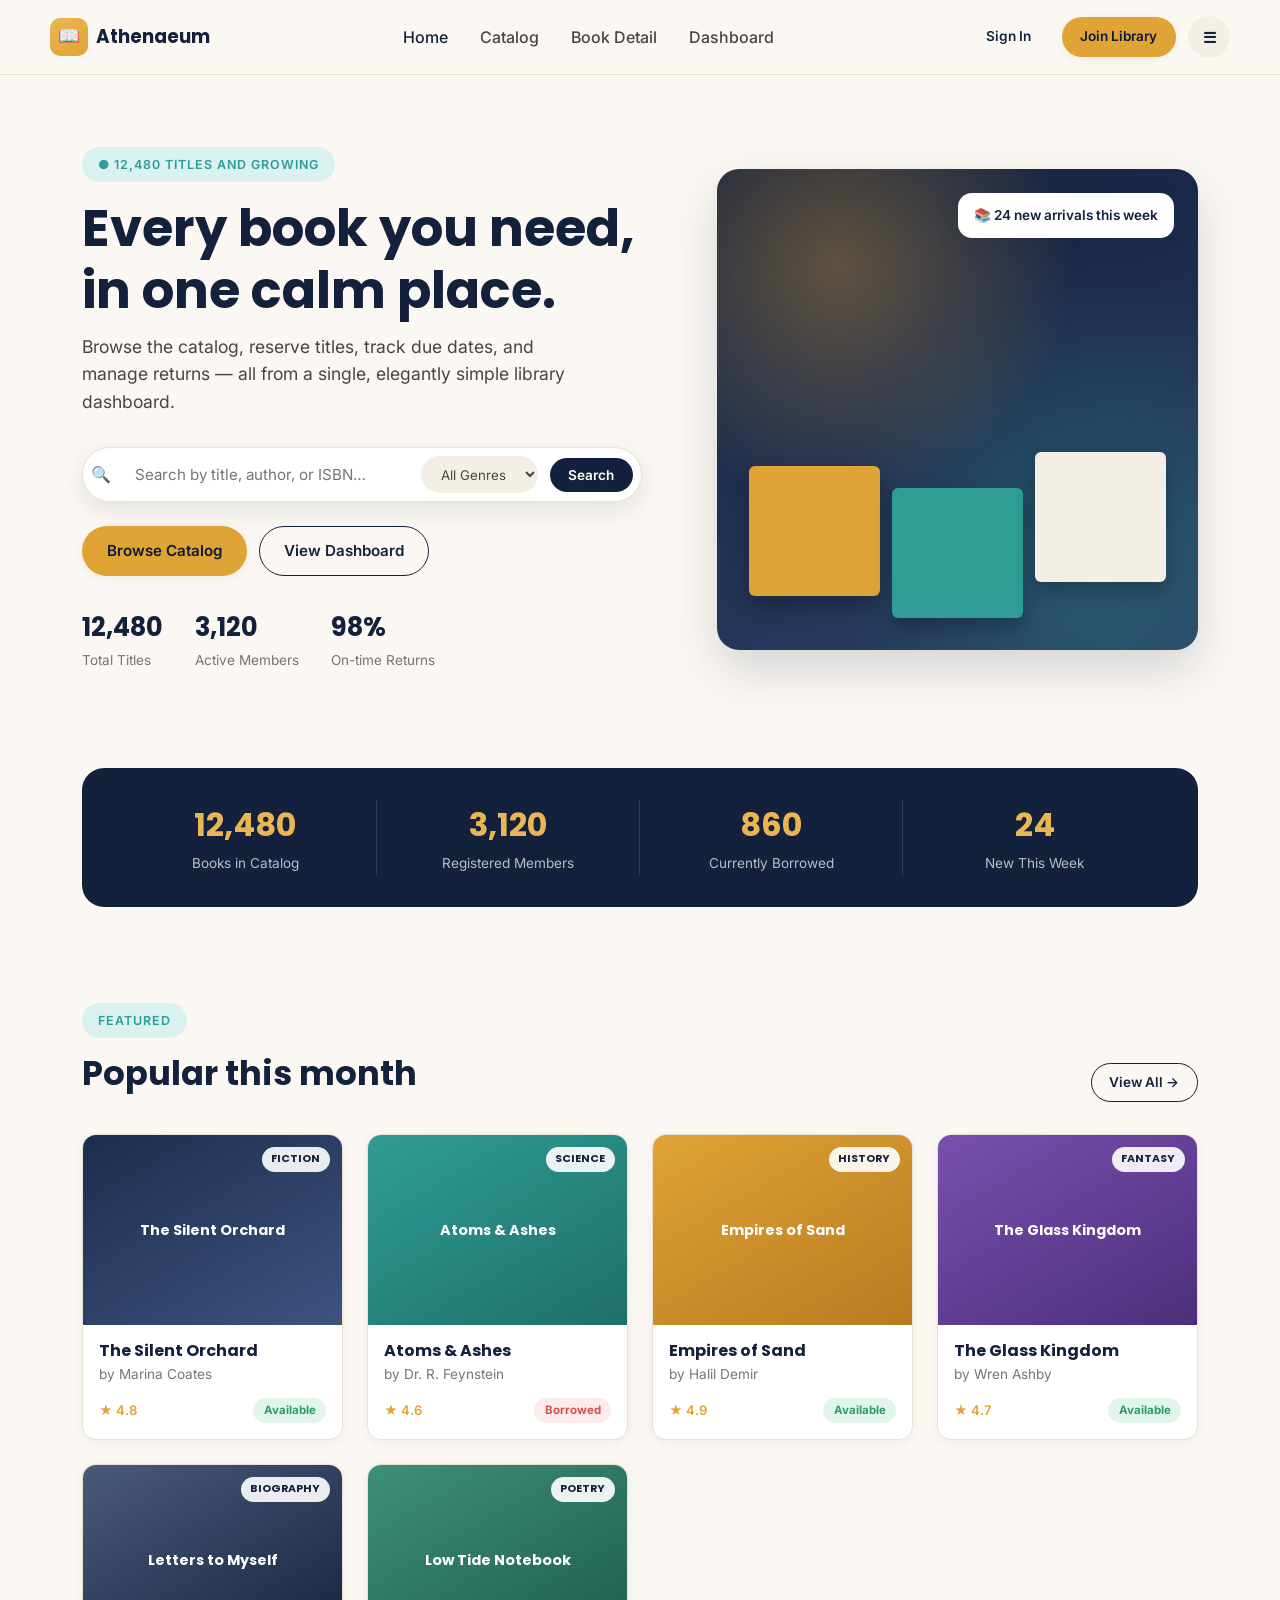
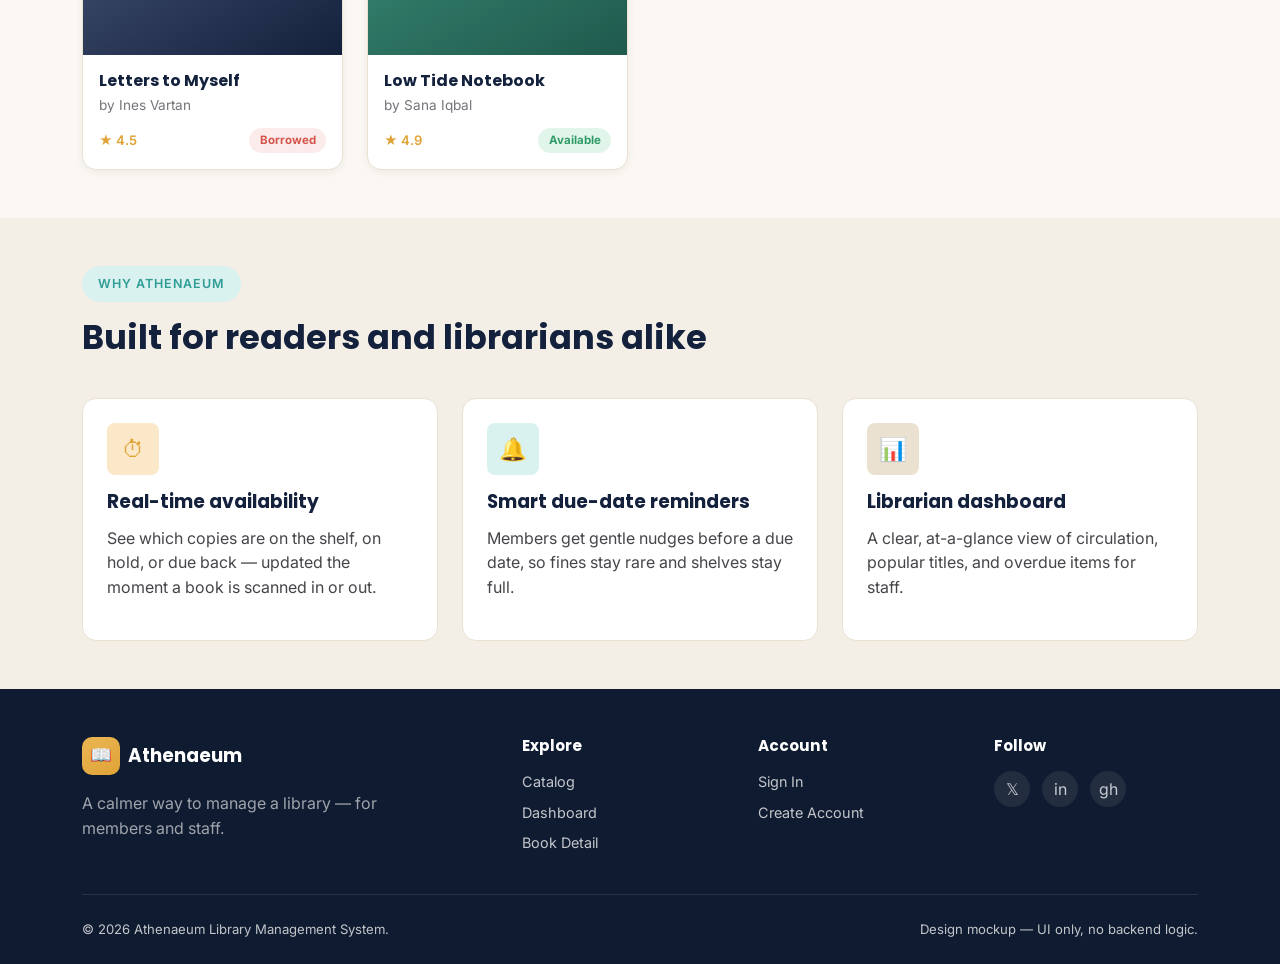
==== index.html @ d627e28f "Add static UI design for library management system" ====
<!DOCTYPE html>
<html lang="en">
<head>
<meta charset="UTF-8" />
<meta name="viewport" content="width=device-width, initial-scale=1.0" />
<title>Athenaeum — Library Management System</title>
<link rel="preconnect" href="https://fonts.googleapis.com">
<link href="https://fonts.googleapis.com/css2?family=Inter:wght@400;500;600;700&family=Poppins:wght@600;700&display=swap" rel="stylesheet">
<link rel="stylesheet" href="assets/css/styles.css" />
</head>
<body>

<header class="navbar">
  <div class="container navbar-inner">
    <a href="index.html" class="brand"><span class="brand-mark">📖</span> Athenaeum</a>
    <nav class="nav-links">
      <a href="index.html" class="active">Home</a>
      <a href="catalog.html">Catalog</a>
      <a href="book-detail.html">Book Detail</a>
      <a href="dashboard.html">Dashboard</a>
    </nav>
    <div class="nav-actions">
      <a href="login.html" class="btn btn-ghost btn-sm">Sign In</a>
      <a href="login.html" class="btn btn-primary btn-sm">Join Library</a>
      <button class="btn btn-icon" data-nav-toggle aria-label="Menu">☰</button>
    </div>
  </div>
</header>

<section class="hero">
  <div class="container hero-grid">
    <div>
      <span class="eyebrow">● 12,480 titles and growing</span>
      <h1>Every book you need, in one calm place.</h1>
      <p class="hero-sub">Browse the catalog, reserve titles, track due dates, and manage returns — all from a single, elegantly simple library dashboard.</p>

      <div class="search-bar">
        <span>🔍</span>
        <input type="text" placeholder="Search by title, author, or ISBN…" />
        <select><option>All Genres</option><option>Fiction</option><option>Science</option><option>History</option></select>
        <button class="btn btn-dark btn-sm">Search</button>
      </div>

      <div class="hero-actions">
        <a href="catalog.html" class="btn btn-primary">Browse Catalog</a>
        <a href="dashboard.html" class="btn btn-outline">View Dashboard</a>
      </div>

      <div class="hero-stats">
        <div class="hero-stat"><strong>12,480</strong><span>Total Titles</span></div>
        <div class="hero-stat"><strong>3,120</strong><span>Active Members</span></div>
        <div class="hero-stat"><strong>98%</strong><span>On-time Returns</span></div>
      </div>
    </div>

    <div class="hero-art">
      <div class="badge-float">📚 24 new arrivals this week</div>
      <div class="stack">
        <div class="book"></div>
        <div class="book"></div>
        <div class="book"></div>
      </div>
    </div>
  </div>
</section>

<section class="section">
  <div class="container">
    <div class="stats-bar">
      <div><strong>12,480</strong><span>Books in Catalog</span></div>
      <div><strong>3,120</strong><span>Registered Members</span></div>
      <div><strong>860</strong><span>Currently Borrowed</span></div>
      <div><strong>24</strong><span>New This Week</span></div>
    </div>
  </div>
</section>

<section class="section">
  <div class="container">
    <div class="section-head">
      <div>
        <span class="eyebrow">Featured</span>
        <h2>Popular this month</h2>
      </div>
      <div class="section-tools">
        <a href="catalog.html" class="btn btn-outline btn-sm">View All →</a>
      </div>
    </div>

    <div class="book-grid">
      <div class="book-card">
        <div class="book-cover cover-1"><span class="tag">Fiction</span>The Silent Orchard</div>
        <div class="book-body">
          <h4>The Silent Orchard</h4>
          <div class="author">by Marina Coates</div>
          <div class="book-meta"><span class="rating">★ 4.8</span><span class="status-pill status-available">Available</span></div>
        </div>
      </div>
      <div class="book-card">
        <div class="book-cover cover-2"><span class="tag">Science</span>Atoms &amp; Ashes</div>
        <div class="book-body">
          <h4>Atoms &amp; Ashes</h4>
          <div class="author">by Dr. R. Feynstein</div>
          <div class="book-meta"><span class="rating">★ 4.6</span><span class="status-pill status-borrowed">Borrowed</span></div>
        </div>
      </div>
      <div class="book-card">
        <div class="book-cover cover-3"><span class="tag">History</span>Empires of Sand</div>
        <div class="book-body">
          <h4>Empires of Sand</h4>
          <div class="author">by Halil Demir</div>
          <div class="book-meta"><span class="rating">★ 4.9</span><span class="status-pill status-available">Available</span></div>
        </div>
      </div>
      <div class="book-card">
        <div class="book-cover cover-4"><span class="tag">Fantasy</span>The Glass Kingdom</div>
        <div class="book-body">
          <h4>The Glass Kingdom</h4>
          <div class="author">by Wren Ashby</div>
          <div class="book-meta"><span class="rating">★ 4.7</span><span class="status-pill status-available">Available</span></div>
        </div>
      </div>
      <div class="book-card">
        <div class="book-cover cover-5"><span class="tag">Biography</span>Letters to Myself</div>
        <div class="book-body">
          <h4>Letters to Myself</h4>
          <div class="author">by Ines Vartan</div>
          <div class="book-meta"><span class="rating">★ 4.5</span><span class="status-pill status-borrowed">Borrowed</span></div>
        </div>
      </div>
      <div class="book-card">
        <div class="book-cover cover-6"><span class="tag">Poetry</span>Low Tide Notebook</div>
        <div class="book-body">
          <h4>Low Tide Notebook</h4>
          <div class="author">by Sana Iqbal</div>
          <div class="book-meta"><span class="rating">★ 4.9</span><span class="status-pill status-available">Available</span></div>
        </div>
      </div>
    </div>
  </div>
</section>

<section class="section section-alt">
  <div class="container">
    <div class="section-head">
      <div>
        <span class="eyebrow">Why Athenaeum</span>
        <h2>Built for readers and librarians alike</h2>
      </div>
    </div>
    <div class="feature-grid">
      <div class="feature-card">
        <div class="feature-icon">⏱</div>
        <h3>Real-time availability</h3>
        <p>See which copies are on the shelf, on hold, or due back — updated the moment a book is scanned in or out.</p>
      </div>
      <div class="feature-card">
        <div class="feature-icon">🔔</div>
        <h3>Smart due-date reminders</h3>
        <p>Members get gentle nudges before a due date, so fines stay rare and shelves stay full.</p>
      </div>
      <div class="feature-card">
        <div class="feature-icon">📊</div>
        <h3>Librarian dashboard</h3>
        <p>A clear, at-a-glance view of circulation, popular titles, and overdue items for staff.</p>
      </div>
    </div>
  </div>
</section>

<footer class="footer">
  <div class="container">
    <div class="footer-grid">
      <div>
        <a href="index.html" class="brand" style="color:#fff; margin-bottom: 1rem; display:flex;"><span class="brand-mark">📖</span> Athenaeum</a>
        <p style="color: rgba(255,255,255,0.6); max-width: 32ch;">A calmer way to manage a library — for members and staff.</p>
      </div>
      <div>
        <h4>Explore</h4>
        <ul>
          <li><a href="catalog.html">Catalog</a></li>
          <li><a href="dashboard.html">Dashboard</a></li>
          <li><a href="book-detail.html">Book Detail</a></li>
        </ul>
      </div>
      <div>
        <h4>Account</h4>
        <ul>
          <li><a href="login.html">Sign In</a></li>
          <li><a href="login.html">Create Account</a></li>
        </ul>
      </div>
      <div>
        <h4>Follow</h4>
        <div class="social-row">
          <a href="#">𝕏</a><a href="#">in</a><a href="#">gh</a>
        </div>
      </div>
    </div>
    <div class="footer-bottom">
      <span>© 2026 Athenaeum Library Management System.</span>
      <span>Design mockup — UI only, no backend logic.</span>
    </div>
  </div>
</footer>

<script src="assets/js/main.js"></script>
</body>
</html>
---- assets/css/styles.css ----
/* ==========================================================================
   Library Management System — Design System
   ========================================================================== */

:root {
  /* Color palette — inspired by reading rooms: deep navy, warm amber, cream */
  --color-navy-950: #0f1b30;
  --color-navy-900: #14213d;
  --color-navy-800: #1c2c4c;
  --color-navy-700: #2a3d63;
  --color-navy-600: #3d5480;

  --color-amber-500: #e0a336;
  --color-amber-400: #eab654;
  --color-amber-100: #fbe8c8;

  --color-teal-500: #2f9c95;
  --color-teal-100: #d9f2f0;

  --color-cream-50: #fbf8f3;
  --color-cream-100: #f4efe6;
  --color-cream-200: #eae1d1;

  --color-ink-900: #1c1c1e;
  --color-ink-700: #45454a;
  --color-ink-500: #74747a;
  --color-ink-300: #b7b7bd;

  --color-white: #ffffff;
  --color-success: #2f9c67;
  --color-danger: #d4534a;

  /* Typography */
  --font-heading: "Poppins", "Segoe UI", sans-serif;
  --font-body: "Inter", "Segoe UI", sans-serif;

  /* Spacing scale */
  --space-1: 0.25rem;
  --space-2: 0.5rem;
  --space-3: 0.75rem;
  --space-4: 1rem;
  --space-5: 1.5rem;
  --space-6: 2rem;
  --space-7: 3rem;
  --space-8: 4.5rem;

  /* Radii & shadows */
  --radius-sm: 8px;
  --radius-md: 14px;
  --radius-lg: 22px;
  --radius-pill: 999px;

  --shadow-sm: 0 2px 8px rgba(20, 33, 61, 0.06);
  --shadow-md: 0 8px 24px rgba(20, 33, 61, 0.10);
  --shadow-lg: 0 20px 48px rgba(20, 33, 61, 0.16);

  --container-width: 1180px;
}

/* ---------- Reset ---------- */
* , *::before, *::after { box-sizing: border-box; }
html { scroll-behavior: smooth; }
body {
  margin: 0;
  font-family: var(--font-body);
  color: var(--color-ink-900);
  background: var(--color-cream-50);
  line-height: 1.55;
  -webkit-font-smoothing: antialiased;
}
img { max-width: 100%; display: block; }
a { color: inherit; text-decoration: none; }
ul { list-style: none; margin: 0; padding: 0; }
button { font-family: inherit; cursor: pointer; }
h1, h2, h3, h4 {
  font-family: var(--font-heading);
  color: var(--color-navy-900);
  margin: 0 0 var(--space-3);
  line-height: 1.2;
}
p { margin: 0 0 var(--space-4); color: var(--color-ink-700); }

.container {
  width: 100%;
  max-width: var(--container-width);
  margin: 0 auto;
  padding: 0 var(--space-6);
}

.eyebrow {
  display: inline-flex;
  align-items: center;
  gap: var(--space-2);
  font-size: 0.78rem;
  font-weight: 600;
  letter-spacing: 0.08em;
  text-transform: uppercase;
  color: var(--color-teal-500);
  background: var(--color-teal-100);
  padding: var(--space-2) var(--space-4);
  border-radius: var(--radius-pill);
  margin-bottom: var(--space-4);
}

/* ---------- Buttons ---------- */
.btn {
  display: inline-flex;
  align-items: center;
  justify-content: center;
  gap: var(--space-2);
  padding: 0.75rem 1.5rem;
  border-radius: var(--radius-pill);
  font-weight: 600;
  font-size: 0.95rem;
  border: 1px solid transparent;
  transition: transform .15s ease, box-shadow .15s ease, background .15s ease, color .15s ease;
  white-space: nowrap;
}
.btn:active { transform: translateY(1px); }
.btn-primary {
  background: var(--color-amber-500);
  color: var(--color-navy-950);
  box-shadow: var(--shadow-sm);
}
.btn-primary:hover { background: var(--color-amber-400); box-shadow: var(--shadow-md); }
.btn-dark {
  background: var(--color-navy-900);
  color: var(--color-white);
}
.btn-dark:hover { background: var(--color-navy-800); box-shadow: var(--shadow-md); }
.btn-outline {
  background: transparent;
  border-color: var(--color-navy-900);
  color: var(--color-navy-900);
}
.btn-outline:hover { background: var(--color-navy-900); color: var(--color-white); }
.btn-ghost {
  background: transparent;
  color: var(--color-navy-900);
}
.btn-ghost:hover { background: var(--color-cream-200); }
.btn-sm { padding: 0.5rem 1.1rem; font-size: 0.85rem; }
.btn-block { width: 100%; }
.btn-icon {
  width: 42px; height: 42px; padding: 0; border-radius: var(--radius-pill);
  background: var(--color-cream-100);
  color: var(--color-navy-900);
}
.btn-icon:hover { background: var(--color-cream-200); }

/* ---------- Navbar ---------- */
.navbar {
  position: sticky;
  top: 0;
  z-index: 50;
  background: rgba(251, 248, 243, 0.86);
  backdrop-filter: blur(10px);
  border-bottom: 1px solid var(--color-cream-200);
}
.navbar-inner {
  display: flex;
  align-items: center;
  justify-content: space-between;
  padding: var(--space-4) 0;
}
.brand {
  display: flex;
  align-items: center;
  gap: var(--space-2);
  font-family: var(--font-heading);
  font-weight: 700;
  font-size: 1.15rem;
  color: var(--color-navy-900);
}
.brand-mark {
  width: 38px; height: 38px;
  border-radius: 10px;
  background: linear-gradient(145deg, var(--color-amber-400), var(--color-amber-500));
  display: flex; align-items: center; justify-content: center;
  color: var(--color-navy-950);
  font-size: 1.1rem;
}
.nav-links {
  display: flex;
  align-items: center;
  gap: var(--space-6);
  font-weight: 500;
  color: var(--color-ink-700);
}
.nav-links a { transition: color .15s ease; }
.nav-links a:hover, .nav-links a.active { color: var(--color-navy-900); }
.nav-actions { display: flex; align-items: center; gap: var(--space-3); }
.nav-toggle { display: none; }

/* ---------- Hero ---------- */
.hero {
  padding: var(--space-8) 0 var(--space-7);
  position: relative;
  overflow: hidden;
}
.hero-grid {
  display: grid;
  grid-template-columns: 1.1fr 0.9fr;
  gap: var(--space-7);
  align-items: center;
}
.hero h1 { font-size: clamp(2.1rem, 4vw, 3.2rem); }
.hero-sub { font-size: 1.1rem; max-width: 46ch; }
.hero-actions { display: flex; gap: var(--space-3); margin-top: var(--space-5); flex-wrap: wrap; }

.search-bar {
  display: flex;
  align-items: center;
  gap: var(--space-3);
  background: var(--color-white);
  border: 1px solid var(--color-cream-200);
  padding: var(--space-2);
  border-radius: var(--radius-pill);
  box-shadow: var(--shadow-md);
  margin-top: var(--space-6);
  max-width: 560px;
}
.search-bar input {
  border: none; outline: none; flex: 1; background: transparent;
  font-family: inherit; font-size: 0.95rem; padding: var(--space-2) var(--space-3);
}
.search-bar select {
  border: none; background: var(--color-cream-100); border-radius: var(--radius-pill);
  padding: 0.6rem 1rem; font-family: inherit; color: var(--color-ink-700);
}

.hero-stats { display: flex; gap: var(--space-6); margin-top: var(--space-6); }
.hero-stat strong { display: block; font-family: var(--font-heading); font-size: 1.6rem; color: var(--color-navy-900); }
.hero-stat span { font-size: 0.85rem; color: var(--color-ink-500); }

.hero-art {
  position: relative;
  aspect-ratio: 1/1;
  border-radius: var(--radius-lg);
  background: linear-gradient(160deg, var(--color-navy-900), var(--color-navy-700));
  overflow: hidden;
  box-shadow: var(--shadow-lg);
}
.hero-art::before {
  content: "";
  position: absolute; inset: 0;
  background:
    radial-gradient(circle at 25% 20%, rgba(224,163,54,0.35), transparent 45%),
    radial-gradient(circle at 80% 80%, rgba(47,156,149,0.35), transparent 50%);
}
.hero-art .stack {
  position: absolute; bottom: var(--space-6); left: var(--space-6); right: var(--space-6);
  display: flex; gap: var(--space-3);
}
.hero-art .book {
  flex: 1; border-radius: 6px; height: 130px;
  box-shadow: 0 10px 20px rgba(0,0,0,0.25);
}
.hero-art .book:nth-child(1) { background: var(--color-amber-500); }
.hero-art .book:nth-child(2) { background: var(--color-teal-500); margin-top: 22px; }
.hero-art .book:nth-child(3) { background: var(--color-cream-100); margin-top: -14px; }
.hero-art .badge-float {
  position: absolute; top: var(--space-5); right: var(--space-5);
  background: var(--color-white); border-radius: var(--radius-md);
  padding: var(--space-3) var(--space-4);
  box-shadow: var(--shadow-md);
  display: flex; align-items: center; gap: var(--space-2);
  font-weight: 600; font-size: 0.85rem; color: var(--color-navy-900);
}

/* ---------- Section shells ---------- */
.section { padding: var(--space-7) 0; }
.section-head {
  display: flex; align-items: flex-end; justify-content: space-between;
  margin-bottom: var(--space-6); gap: var(--space-5); flex-wrap: wrap;
}
.section-head h2 { margin-bottom: var(--space-2); font-size: clamp(1.6rem, 3vw, 2.1rem); }
.section-tools { display: flex; gap: var(--space-3); }
.section-alt { background: var(--color-cream-100); }

/* ---------- Book cards ---------- */
.book-grid {
  display: grid;
  grid-template-columns: repeat(auto-fill, minmax(210px, 1fr));
  gap: var(--space-5);
}
.book-card {
  background: var(--color-white);
  border-radius: var(--radius-md);
  overflow: hidden;
  box-shadow: var(--shadow-sm);
  transition: transform .18s ease, box-shadow .18s ease;
  border: 1px solid var(--color-cream-200);
}
.book-card:hover { transform: translateY(-4px); box-shadow: var(--shadow-md); }
.book-cover {
  height: 190px;
  display: flex; align-items: center; justify-content: center;
  font-family: var(--font-heading); font-weight: 700; color: var(--color-white);
  font-size: 0.9rem; text-align: center; padding: var(--space-3);
  position: relative;
}
.book-cover .tag {
  position: absolute; top: var(--space-3); right: var(--space-3);
  font-size: 0.68rem; font-weight: 700; text-transform: uppercase;
  padding: 0.25rem 0.6rem; border-radius: var(--radius-pill);
  background: rgba(255,255,255,0.9); color: var(--color-navy-900);
}
.book-body { padding: var(--space-4); }
.book-body h4 { font-size: 1rem; margin-bottom: var(--space-1); }
.book-body .author { font-size: 0.85rem; color: var(--color-ink-500); margin-bottom: var(--space-3); }
.book-meta { display: flex; align-items: center; justify-content: space-between; }
.rating { font-size: 0.82rem; color: var(--color-amber-500); font-weight: 600; }
.status-pill {
  font-size: 0.72rem; font-weight: 700; padding: 0.25rem 0.65rem; border-radius: var(--radius-pill);
}
.status-available { background: #e2f5ea; color: var(--color-success); }
.status-borrowed { background: #fbeceb; color: var(--color-danger); }

/* Palette rotation for covers */
.cover-1 { background: linear-gradient(150deg, var(--color-navy-800), var(--color-navy-600)); }
.cover-2 { background: linear-gradient(150deg, var(--color-teal-500), #1f6f6a); }
.cover-3 { background: linear-gradient(150deg, var(--color-amber-500), #b97b1f); }
.cover-4 { background: linear-gradient(150deg, #7a4fb0, #4c2f7a); }
.cover-5 { background: linear-gradient(150deg, #4a5a7a, var(--color-navy-900)); }
.cover-6 { background: linear-gradient(150deg, #3d8f7a, #1f5a4d); }

/* ---------- Feature cards ---------- */
.feature-grid { display: grid; grid-template-columns: repeat(3, 1fr); gap: var(--space-5); }
.feature-card {
  background: var(--color-white); border: 1px solid var(--color-cream-200);
  border-radius: var(--radius-md); padding: var(--space-5);
}
.feature-icon {
  width: 52px; height: 52px; border-radius: var(--radius-sm);
  display: flex; align-items: center; justify-content: center;
  font-size: 1.4rem; margin-bottom: var(--space-4);
  background: var(--color-amber-100); color: var(--color-amber-500);
}
.feature-card:nth-child(2) .feature-icon { background: var(--color-teal-100); color: var(--color-teal-500); }
.feature-card:nth-child(3) .feature-icon { background: var(--color-cream-200); color: var(--color-navy-900); }

/* ---------- Stats bar ---------- */
.stats-bar {
  display: grid; grid-template-columns: repeat(4, 1fr);
  background: var(--color-navy-900); border-radius: var(--radius-lg);
  color: var(--color-white); padding: var(--space-6);
}
.stats-bar div { text-align: center; border-right: 1px solid rgba(255,255,255,0.12); }
.stats-bar div:last-child { border-right: none; }
.stats-bar strong { display: block; font-family: var(--font-heading); font-size: 2rem; color: var(--color-amber-400); }
.stats-bar span { font-size: 0.85rem; color: rgba(255,255,255,0.7); }

/* ---------- Footer ---------- */
.footer { background: var(--color-navy-950); color: rgba(255,255,255,0.75); padding: var(--space-7) 0 var(--space-5); }
.footer-grid { display: grid; grid-template-columns: 2fr 1fr 1fr 1fr; gap: var(--space-6); margin-bottom: var(--space-6); }
.footer h4 { color: var(--color-white); font-size: 0.95rem; margin-bottom: var(--space-4); }
.footer ul li { margin-bottom: var(--space-2); font-size: 0.9rem; }
.footer ul a:hover { color: var(--color-amber-400); }
.footer-bottom {
  display: flex; justify-content: space-between; align-items: center;
  border-top: 1px solid rgba(255,255,255,0.1); padding-top: var(--space-5);
  font-size: 0.82rem; flex-wrap: wrap; gap: var(--space-3);
}
.social-row { display: flex; gap: var(--space-3); }
.social-row a {
  width: 36px; height: 36px; border-radius: var(--radius-pill);
  background: rgba(255,255,255,0.08); display: flex; align-items: center; justify-content: center;
}
.social-row a:hover { background: var(--color-amber-500); color: var(--color-navy-950); }

/* ---------- Auth layout ---------- */
.auth-shell { min-height: 100vh; display: grid; grid-template-columns: 1fr 1fr; }
.auth-art {
  background: linear-gradient(160deg, var(--color-navy-950), var(--color-navy-700));
  position: relative; display: flex; flex-direction: column; justify-content: space-between;
  padding: var(--space-7); color: var(--color-white);
}
.auth-art::before {
  content: ""; position: absolute; inset: 0;
  background: radial-gradient(circle at 70% 20%, rgba(224,163,54,0.3), transparent 50%);
}
.auth-quote { position: relative; max-width: 34ch; font-family: var(--font-heading); font-size: 1.4rem; line-height: 1.4; }
.auth-form-side { display: flex; align-items: center; justify-content: center; padding: var(--space-7); }
.auth-card { width: 100%; max-width: 400px; }
.auth-tabs { display: flex; background: var(--color-cream-100); border-radius: var(--radius-pill); padding: 4px; margin-bottom: var(--space-6); }
.auth-tabs button {
  flex: 1; border: none; background: transparent; padding: 0.6rem; border-radius: var(--radius-pill);
  font-weight: 600; color: var(--color-ink-500);
}
.auth-tabs button.active { background: var(--color-white); color: var(--color-navy-900); box-shadow: var(--shadow-sm); }

.field { margin-bottom: var(--space-4); }
.field label { display: block; font-size: 0.85rem; font-weight: 600; margin-bottom: var(--space-2); color: var(--color-navy-900); }
.field input, .field select {
  width: 100%; padding: 0.75rem 1rem; border-radius: var(--radius-sm);
  border: 1px solid var(--color-cream-200); background: var(--color-white);
  font-family: inherit; font-size: 0.95rem; outline: none; transition: border-color .15s ease;
}
.field input:focus, .field select:focus { border-color: var(--color-amber-500); }
.field-row { display: flex; align-items: center; justify-content: space-between; font-size: 0.85rem; margin-bottom: var(--space-5); }
.checkbox-row { display: flex; align-items: center; gap: var(--space-2); }
.divider { display: flex; align-items: center; gap: var(--space-3); color: var(--color-ink-500); font-size: 0.8rem; margin: var(--space-5) 0; }
.divider::before, .divider::after { content: ""; flex: 1; height: 1px; background: var(--color-cream-200); }
.social-auth { display: flex; gap: var(--space-3); }
.social-auth .btn { flex: 1; }

/* ---------- App shell (dashboard/catalog) ---------- */
.app-shell { display: grid; grid-template-columns: 260px 1fr; min-height: 100vh; }
.sidebar {
  background: var(--color-navy-950); color: rgba(255,255,255,0.85);
  padding: var(--space-6) var(--space-5); display: flex; flex-direction: column;
  position: sticky; top: 0; height: 100vh;
}
.sidebar .brand { color: var(--color-white); margin-bottom: var(--space-7); }
.side-nav { display: flex; flex-direction: column; gap: var(--space-1); flex: 1; }
.side-nav a {
  display: flex; align-items: center; gap: var(--space-3);
  padding: 0.7rem var(--space-4); border-radius: var(--radius-sm);
  font-size: 0.92rem; font-weight: 500; color: rgba(255,255,255,0.65);
}
.side-nav a .ic { width: 20px; text-align: center; }
.side-nav a:hover { background: rgba(255,255,255,0.06); color: var(--color-white); }
.side-nav a.active { background: var(--color-amber-500); color: var(--color-navy-950); font-weight: 700; }
.sidebar-foot { border-top: 1px solid rgba(255,255,255,0.1); padding-top: var(--space-5); display: flex; align-items: center; gap: var(--space-3); }
.avatar {
  width: 40px; height: 40px; border-radius: 50%; background: var(--color-amber-500);
  display: flex; align-items: center; justify-content: center; font-weight: 700; color: var(--color-navy-950);
}
.main-area { padding: var(--space-6) var(--space-7); }
.topbar { display: flex; align-items: center; justify-content: space-between; margin-bottom: var(--space-6); gap: var(--space-4); flex-wrap: wrap; }
.topbar .search-bar { margin-top: 0; box-shadow: none; border: 1px solid var(--color-cream-200); max-width: 380px; }

.stat-cards { display: grid; grid-template-columns: repeat(4, 1fr); gap: var(--space-5); margin-bottom: var(--space-6); }
.stat-card {
  background: var(--color-white); border-radius: var(--radius-md); padding: var(--space-5);
  border: 1px solid var(--color-cream-200); display: flex; flex-direction: column; gap: var(--space-2);
}
.stat-card .top-row { display: flex; align-items: center; justify-content: space-between; }
.stat-card .icon-badge { width: 40px; height: 40px; border-radius: var(--radius-sm); display: flex; align-items: center; justify-content: center; }
.stat-card strong { font-family: var(--font-heading); font-size: 1.8rem; color: var(--color-navy-900); }
.trend-up { color: var(--color-success); font-size: 0.8rem; font-weight: 600; }
.trend-down { color: var(--color-danger); font-size: 0.8rem; font-weight: 600; }

.panel {
  background: var(--color-white); border-radius: var(--radius-md); border: 1px solid var(--color-cream-200);
  padding: var(--space-5); margin-bottom: var(--space-6);
}
.panel-head { display: flex; align-items: center; justify-content: space-between; margin-bottom: var(--space-4); }
.panel-head h3 { margin-bottom: 0; font-size: 1.05rem; }

table { width: 100%; border-collapse: collapse; }
th { text-align: left; font-size: 0.78rem; text-transform: uppercase; letter-spacing: 0.04em; color: var(--color-ink-500); padding: var(--space-3); border-bottom: 1px solid var(--color-cream-200); }
td { padding: var(--space-3); border-bottom: 1px solid var(--color-cream-100); font-size: 0.9rem; }
tr:last-child td { border-bottom: none; }
.book-row { display: flex; align-items: center; gap: var(--space-3); }
.mini-cover { width: 34px; height: 46px; border-radius: 4px; flex-shrink: 0; }

.dash-grid { display: grid; grid-template-columns: 2fr 1fr; gap: var(--space-6); align-items: start; }
.activity-item { display: flex; gap: var(--space-3); padding: var(--space-3) 0; border-bottom: 1px solid var(--color-cream-100); }
.activity-item:last-child { border-bottom: none; }
.activity-dot { width: 8px; height: 8px; border-radius: 50%; background: var(--color-amber-500); margin-top: 6px; flex-shrink: 0; }
.activity-item small { color: var(--color-ink-500); }

/* ---------- Catalog filters ---------- */
.catalog-layout { display: grid; grid-template-columns: 260px 1fr; gap: var(--space-6); align-items: start; }
.filter-panel { background: var(--color-white); border: 1px solid var(--color-cream-200); border-radius: var(--radius-md); padding: var(--space-5); }
.filter-group { margin-bottom: var(--space-5); }
.filter-group h4 { font-size: 0.9rem; margin-bottom: var(--space-3); }
.filter-group label { display: flex; align-items: center; gap: var(--space-2); font-size: 0.88rem; color: var(--color-ink-700); margin-bottom: var(--space-2); }
.chip-row { display: flex; flex-wrap: wrap; gap: var(--space-2); }
.chip {
  font-size: 0.8rem; padding: 0.4rem 0.85rem; border-radius: var(--radius-pill);
  background: var(--color-cream-100); border: 1px solid var(--color-cream-200); color: var(--color-ink-700);
}
.chip.active { background: var(--color-navy-900); color: var(--color-white); border-color: var(--color-navy-900); }
.pagination { display: flex; justify-content: center; gap: var(--space-2); margin-top: var(--space-6); }
.pagination button {
  width: 38px; height: 38px; border-radius: var(--radius-sm); border: 1px solid var(--color-cream-200);
  background: var(--color-white); font-weight: 600; color: var(--color-ink-700);
}
.pagination button.active { background: var(--color-navy-900); color: var(--color-white); border-color: var(--color-navy-900); }

/* ---------- Book detail ---------- */
.detail-grid { display: grid; grid-template-columns: 320px 1fr; gap: var(--space-7); align-items: start; }
.detail-cover { height: 420px; border-radius: var(--radius-lg); box-shadow: var(--shadow-lg); }
.detail-actions { display: flex; gap: var(--space-3); margin-top: var(--space-5); }
.badge-row { display: flex; gap: var(--space-2); margin-bottom: var(--space-4); }
.tab-row { display: flex; gap: var(--space-6); border-bottom: 1px solid var(--color-cream-200); margin: var(--space-6) 0; }
.tab-row button { background: none; border: none; padding: var(--space-3) 0; font-weight: 600; color: var(--color-ink-500); border-bottom: 2px solid transparent; }
.tab-row button.active { color: var(--color-navy-900); border-color: var(--color-amber-500); }

/* ---------- Utility ---------- */
.text-center { text-align: center; }
.mt-0 { margin-top: 0 !important; }
.hidden { display: none !important; }

/* ---------- Responsive ---------- */
@media (max-width: 960px) {
  .hero-grid, .detail-grid, .catalog-layout, .dash-grid { grid-template-columns: 1fr; }
  .feature-grid { grid-template-columns: 1fr 1fr; }
  .stats-bar { grid-template-columns: 1fr 1fr; }
  .stat-cards { grid-template-columns: 1fr 1fr; }
  .footer-grid { grid-template-columns: 1fr 1fr; }
  .auth-shell { grid-template-columns: 1fr; }
  .auth-art { display: none; }
  .app-shell { grid-template-columns: 1fr; }
  .sidebar { position: relative; height: auto; }
}
@media (max-width: 640px) {
  .nav-links { display: none; }
  .nav-toggle { display: inline-flex; }
  .feature-grid, .stats-bar, .stat-cards, .footer-grid { grid-template-columns: 1fr; }
  .container { padding: 0 var(--space-4); }
}
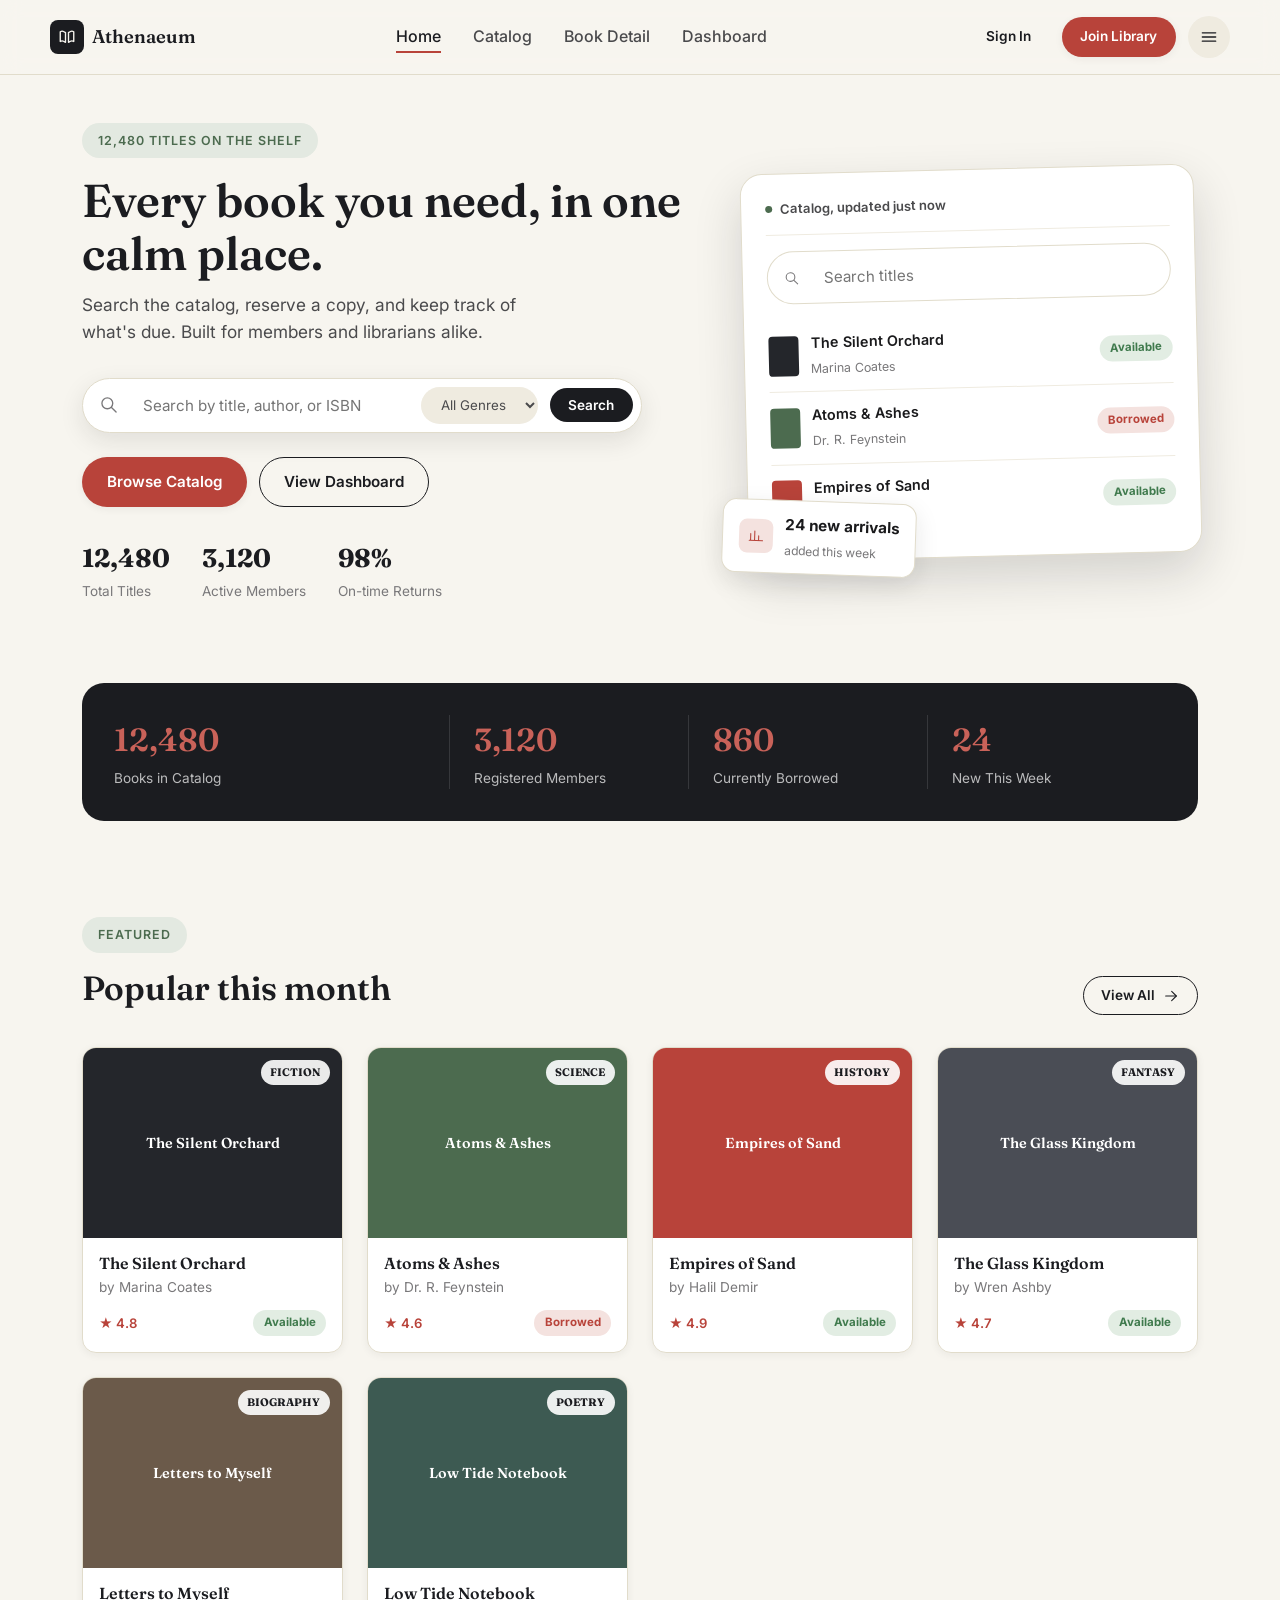
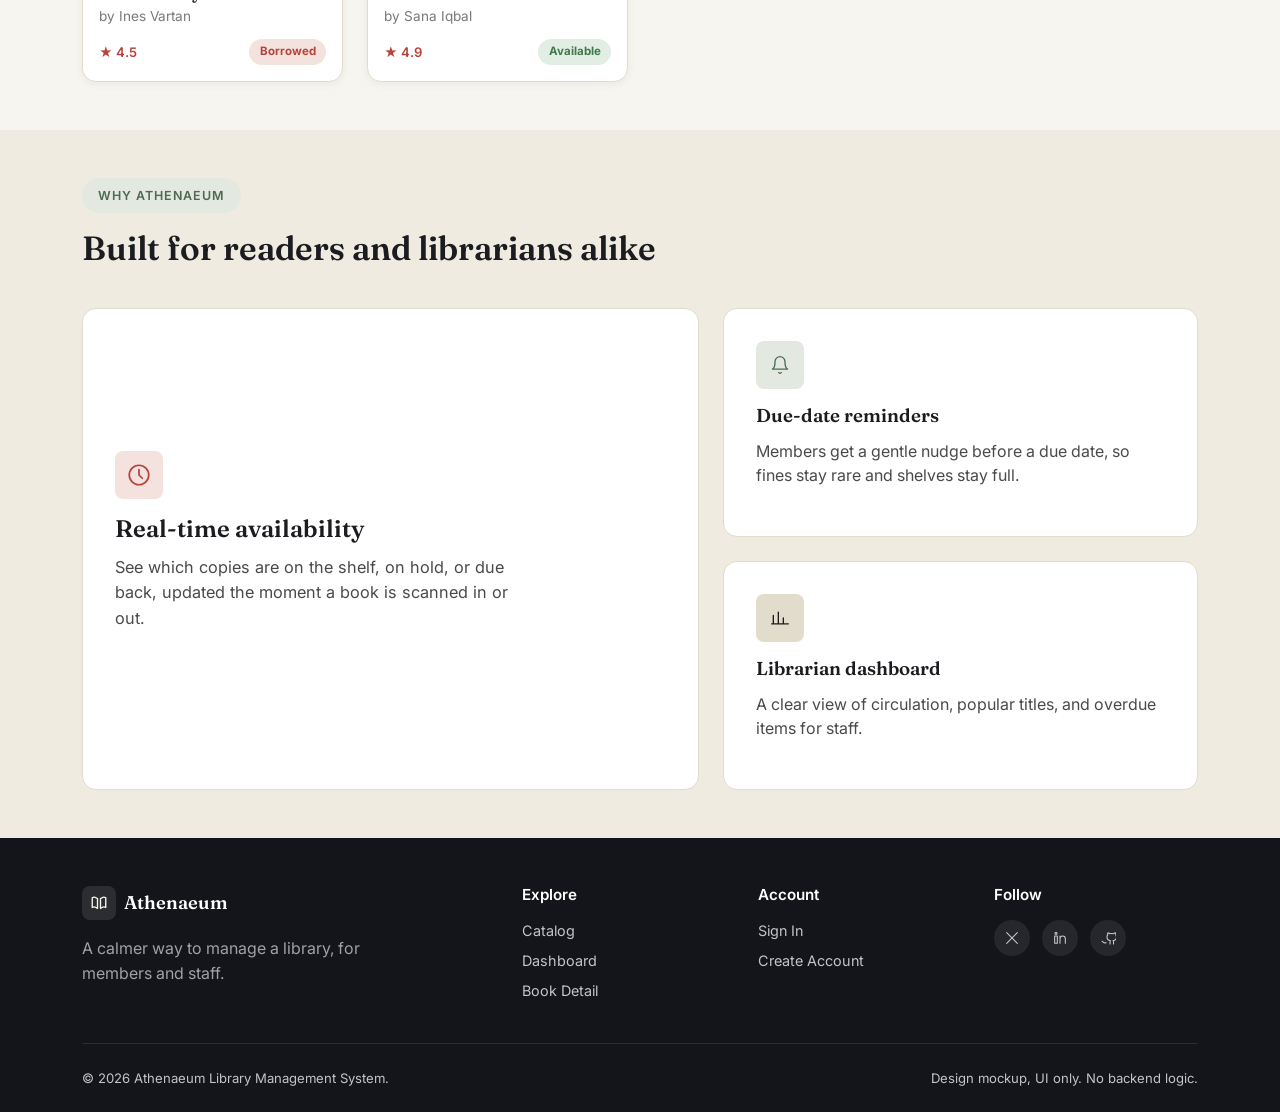
==== commit 43944809: "Redesign UI: editorial palette, icon system, refined motion Paper/ink/stamp-red palette replacing na" ====
--- a/index.html
+++ b/index.html
@@ -3,16 +3,21 @@
 <head>
 <meta charset="UTF-8" />
 <meta name="viewport" content="width=device-width, initial-scale=1.0" />
-<title>Athenaeum — Library Management System</title>
+<title>Athenaeum · Library Management System</title>
 <link rel="preconnect" href="https://fonts.googleapis.com">
-<link href="https://fonts.googleapis.com/css2?family=Inter:wght@400;500;600;700&family=Poppins:wght@600;700&display=swap" rel="stylesheet">
+<link href="https://fonts.googleapis.com/css2?family=Fraunces:wght@500;600&family=Inter:wght@400;500;600;700&display=swap" rel="stylesheet">
 <link rel="stylesheet" href="assets/css/styles.css" />
 </head>
 <body>
 
 <header class="navbar">
   <div class="container navbar-inner">
-    <a href="index.html" class="brand"><span class="brand-mark">📖</span> Athenaeum</a>
+    <a href="index.html" class="brand">
+      <span class="brand-mark">
+        <svg class="icon" viewBox="0 0 24 24"><path d="M3 5c1.5-1 3.5-1 5 0 1.5 1 2 1 2 1v13s-.5 0-2-1c-1.5-1-3.5-1-5 0V5Z"/><path d="M21 5c-1.5-1-3.5-1-5 0-1.5 1-2 1-2 1v13s.5 0 2-1c1.5-1 3.5-1 5 0V5Z"/></svg>
+      </span>
+      Athenaeum
+    </a>
     <nav class="nav-links">
       <a href="index.html" class="active">Home</a>
       <a href="catalog.html">Catalog</a>
@@ -22,7 +27,9 @@
     <div class="nav-actions">
       <a href="login.html" class="btn btn-ghost btn-sm">Sign In</a>
       <a href="login.html" class="btn btn-primary btn-sm">Join Library</a>
-      <button class="btn btn-icon" data-nav-toggle aria-label="Menu">☰</button>
+      <button class="btn btn-icon" data-nav-toggle aria-label="Menu">
+        <svg class="icon" viewBox="0 0 24 24"><line x1="4" y1="7" x2="20" y2="7"/><line x1="4" y1="12" x2="20" y2="12"/><line x1="4" y1="17" x2="20" y2="17"/></svg>
+      </button>
     </div>
   </div>
 </header>
@@ -30,13 +37,13 @@
 <section class="hero">
   <div class="container hero-grid">
     <div>
-      <span class="eyebrow">● 12,480 titles and growing</span>
+      <span class="eyebrow">12,480 titles on the shelf</span>
       <h1>Every book you need, in one calm place.</h1>
-      <p class="hero-sub">Browse the catalog, reserve titles, track due dates, and manage returns — all from a single, elegantly simple library dashboard.</p>
+      <p class="hero-sub">Search the catalog, reserve a copy, and keep track of what's due. Built for members and librarians alike.</p>
 
       <div class="search-bar">
-        <span>🔍</span>
-        <input type="text" placeholder="Search by title, author, or ISBN…" />
+        <svg class="icon" viewBox="0 0 24 24"><circle cx="10" cy="10" r="6.5"/><line x1="15" y1="15" x2="20.5" y2="20.5"/></svg>
+        <input type="text" placeholder="Search by title, author, or ISBN" />
         <select><option>All Genres</option><option>Fiction</option><option>Science</option><option>History</option></select>
         <button class="btn btn-dark btn-sm">Search</button>
       </div>
@@ -53,12 +60,34 @@
       </div>
     </div>
 
-    <div class="hero-art">
-      <div class="badge-float">📚 24 new arrivals this week</div>
-      <div class="stack">
-        <div class="book"></div>
-        <div class="book"></div>
-        <div class="book"></div>
+    <div class="hero-preview">
+      <div class="preview-panel">
+        <div class="preview-panel-head">
+          <span class="preview-live-dot"></span> Catalog, updated just now
+        </div>
+        <div class="search-bar">
+          <svg class="icon icon-sm" viewBox="0 0 24 24"><circle cx="10" cy="10" r="6.5"/><line x1="15" y1="15" x2="20.5" y2="20.5"/></svg>
+          <input type="text" placeholder="Search titles" disabled />
+        </div>
+        <div class="preview-row">
+          <div class="mini-cover cover-1"></div>
+          <div class="info"><strong>The Silent Orchard</strong><span>Marina Coates</span></div>
+          <span class="status-pill status-available">Available</span>
+        </div>
+        <div class="preview-row">
+          <div class="mini-cover cover-2"></div>
+          <div class="info"><strong>Atoms &amp; Ashes</strong><span>Dr. R. Feynstein</span></div>
+          <span class="status-pill status-borrowed">Borrowed</span>
+        </div>
+        <div class="preview-row">
+          <div class="mini-cover cover-3"></div>
+          <div class="info"><strong>Empires of Sand</strong><span>Halil Demir</span></div>
+          <span class="status-pill status-available">Available</span>
+        </div>
+      </div>
+      <div class="preview-float">
+        <div class="icon-badge"><svg class="icon icon-sm" viewBox="0 0 24 24"><path d="M4 19V9M10 19V5M16 19v-7M22 19H2"/></svg></div>
+        <div><strong>24 new arrivals</strong><span>added this week</span></div>
       </div>
     </div>
   </div>
@@ -83,11 +112,14 @@
         <h2>Popular this month</h2>
       </div>
       <div class="section-tools">
-        <a href="catalog.html" class="btn btn-outline btn-sm">View All →</a>
-      </div>
-    </div>
-
-    <div class="book-grid">
+        <a href="catalog.html" class="btn btn-outline btn-sm">
+          View All
+          <svg class="icon icon-sm" viewBox="0 0 24 24"><line x1="4" y1="12" x2="20" y2="12"/><polyline points="13 5 20 12 13 19"/></svg>
+        </a>
+      </div>
+    </div>
+
+    <div class="book-grid stagger">
       <div class="book-card">
         <div class="book-cover cover-1"><span class="tag">Fiction</span>The Silent Orchard</div>
         <div class="book-body">
@@ -148,21 +180,27 @@
         <h2>Built for readers and librarians alike</h2>
       </div>
     </div>
-    <div class="feature-grid">
-      <div class="feature-card">
-        <div class="feature-icon">⏱</div>
+    <div class="bento-grid">
+      <div class="feature-card feature-lead">
+        <div class="feature-icon">
+          <svg class="icon icon-lg" viewBox="0 0 24 24"><circle cx="12" cy="12" r="9"/><path d="M12 7v5l3 3"/></svg>
+        </div>
         <h3>Real-time availability</h3>
-        <p>See which copies are on the shelf, on hold, or due back — updated the moment a book is scanned in or out.</p>
-      </div>
-      <div class="feature-card">
-        <div class="feature-icon">🔔</div>
-        <h3>Smart due-date reminders</h3>
-        <p>Members get gentle nudges before a due date, so fines stay rare and shelves stay full.</p>
-      </div>
-      <div class="feature-card">
-        <div class="feature-icon">📊</div>
+        <p>See which copies are on the shelf, on hold, or due back, updated the moment a book is scanned in or out.</p>
+      </div>
+      <div class="feature-card tone-moss">
+        <div class="feature-icon">
+          <svg class="icon" viewBox="0 0 24 24"><path d="M18 8a6 6 0 0 0-12 0c0 7-3 9-3 9h18s-3-2-3-9"/><path d="M13.7 21a2 2 0 0 1-3.4 0"/></svg>
+        </div>
+        <h3>Due-date reminders</h3>
+        <p>Members get a gentle nudge before a due date, so fines stay rare and shelves stay full.</p>
+      </div>
+      <div class="feature-card tone-ink">
+        <div class="feature-icon">
+          <svg class="icon" viewBox="0 0 24 24"><path d="M4 19V9M10 19V5M16 19v-7M22 19H2"/></svg>
+        </div>
         <h3>Librarian dashboard</h3>
-        <p>A clear, at-a-glance view of circulation, popular titles, and overdue items for staff.</p>
+        <p>A clear view of circulation, popular titles, and overdue items for staff.</p>
       </div>
     </div>
   </div>
@@ -172,8 +210,13 @@
   <div class="container">
     <div class="footer-grid">
       <div>
-        <a href="index.html" class="brand" style="color:#fff; margin-bottom: 1rem; display:flex;"><span class="brand-mark">📖</span> Athenaeum</a>
-        <p style="color: rgba(255,255,255,0.6); max-width: 32ch;">A calmer way to manage a library — for members and staff.</p>
+        <a href="index.html" class="brand" style="color:#fff; margin-bottom: 1rem; display:flex;">
+          <span class="brand-mark" style="background: rgba(255,255,255,0.1);">
+            <svg class="icon" viewBox="0 0 24 24"><path d="M3 5c1.5-1 3.5-1 5 0 1.5 1 2 1 2 1v13s-.5 0-2-1c-1.5-1-3.5-1-5 0V5Z"/><path d="M21 5c-1.5-1-3.5-1-5 0-1.5 1-2 1-2 1v13s.5 0 2-1c1.5-1 3.5-1 5 0V5Z"/></svg>
+          </span>
+          Athenaeum
+        </a>
+        <p style="color: rgba(255,255,255,0.6); max-width: 32ch;">A calmer way to manage a library, for members and staff.</p>
       </div>
       <div>
         <h4>Explore</h4>
@@ -193,13 +236,15 @@
       <div>
         <h4>Follow</h4>
         <div class="social-row">
-          <a href="#">𝕏</a><a href="#">in</a><a href="#">gh</a>
+          <a href="#" aria-label="X"><svg class="icon icon-sm" viewBox="0 0 24 24"><path d="M4 4l16 16M20 4L4 20"/></svg></a>
+          <a href="#" aria-label="LinkedIn"><svg class="icon icon-sm" viewBox="0 0 24 24"><rect x="4" y="9" width="4" height="11"/><circle cx="6" cy="5" r="1.6"/><path d="M12 9v11M12 13c0-2 2-4 4-4s4 1 4 4v7"/></svg></a>
+          <a href="#" aria-label="GitHub"><svg class="icon icon-sm" viewBox="0 0 24 24"><path d="M9 19c-4 1.5-4-2-6-2m12 4v-3.2c0-.9.3-1.5.7-1.8-2.5-.3-5.2-1.3-5.2-5.6 0-1.2.4-2.2 1.1-3-.1-.3-.5-1.5.1-3 0 0 1-.3 3.1 1.1a10.8 10.8 0 0 1 5.6 0c2.1-1.4 3.1-1.1 3.1-1.1.6 1.5.2 2.7.1 3 .7.8 1.1 1.8 1.1 3 0 4.3-2.7 5.3-5.2 5.6.4.4.8 1 .8 2.1V21"/></svg></a>
         </div>
       </div>
     </div>
     <div class="footer-bottom">
       <span>© 2026 Athenaeum Library Management System.</span>
-      <span>Design mockup — UI only, no backend logic.</span>
+      <span>Design mockup, UI only. No backend logic.</span>
     </div>
   </div>
 </footer>
--- a/assets/css/styles.css
+++ b/assets/css/styles.css
@@ -1,37 +1,43 @@
 /* ==========================================================================
-   Library Management System — Design System
+   Library Management System · Design System
+   Palette: paper + ink + a single stamp-red accent, moss as a quiet second.
+   Type: Fraunces (display, editorial) + Inter (UI/body).
+   Motion: ease-out entrances, sub-300ms durations, transform/opacity only.
    ========================================================================== */
 
 :root {
-  /* Color palette — inspired by reading rooms: deep navy, warm amber, cream */
-  --color-navy-950: #0f1b30;
-  --color-navy-900: #14213d;
-  --color-navy-800: #1c2c4c;
-  --color-navy-700: #2a3d63;
-  --color-navy-600: #3d5480;
-
-  --color-amber-500: #e0a336;
-  --color-amber-400: #eab654;
-  --color-amber-100: #fbe8c8;
-
-  --color-teal-500: #2f9c95;
-  --color-teal-100: #d9f2f0;
-
-  --color-cream-50: #fbf8f3;
-  --color-cream-100: #f4efe6;
-  --color-cream-200: #eae1d1;
-
-  --color-ink-900: #1c1c1e;
-  --color-ink-700: #45454a;
-  --color-ink-500: #74747a;
-  --color-ink-300: #b7b7bd;
+  /* Ink & paper */
+  --color-navy-950: #14151a;   /* darkest ink, dark section bg */
+  --color-navy-900: #1b1c20;
+  --color-navy-800: #24262b;
+  --color-navy-700: #34363d;
+  --color-navy-600: #4a4d55;
+
+  /* Single accent: stamp red (library due-date stamp) */
+  --color-amber-500: #b8433a;
+  --color-amber-400: #c96259;
+  --color-amber-100: #f4e2df;
+
+  /* Quiet second: moss (book-cloth green) */
+  --color-teal-500: #4c6b4f;
+  --color-teal-100: #e3e9e1;
+
+  /* Paper */
+  --color-cream-50: #f7f5ef;
+  --color-cream-100: #efebe0;
+  --color-cream-200: #e1dccb;
+
+  --color-ink-900: #1a1a1c;
+  --color-ink-700: #4a4a4c;
+  --color-ink-500: #79787a;
+  --color-ink-300: #b3b1ac;
 
   --color-white: #ffffff;
-  --color-success: #2f9c67;
-  --color-danger: #d4534a;
+  --color-success: #3f7a4d;
+  --color-danger: #b8433a;
 
   /* Typography */
-  --font-heading: "Poppins", "Segoe UI", sans-serif;
+  --font-heading: "Fraunces", "Iowan Old Style", "Georgia", serif;
   --font-body: "Inter", "Segoe UI", sans-serif;
 
   /* Spacing scale */
@@ -50,11 +56,18 @@
   --radius-lg: 22px;
   --radius-pill: 999px;
 
-  --shadow-sm: 0 2px 8px rgba(20, 33, 61, 0.06);
-  --shadow-md: 0 8px 24px rgba(20, 33, 61, 0.10);
-  --shadow-lg: 0 20px 48px rgba(20, 33, 61, 0.16);
+  --shadow-sm: 0 2px 8px rgba(26, 26, 28, 0.06);
+  --shadow-md: 0 8px 24px rgba(26, 26, 28, 0.10);
+  --shadow-lg: 0 20px 48px rgba(26, 26, 28, 0.16);
 
   --container-width: 1180px;
+
+  /* Motion tokens */
+  --ease-out: cubic-bezier(0.23, 1, 0.32, 1);
+  --ease-in-out: cubic-bezier(0.77, 0, 0.175, 1);
+  --dur-fast: 140ms;
+  --dur-base: 200ms;
+  --dur-slow: 320ms;
 }
 
 /* ---------- Reset ---------- */
@@ -74,9 +87,10 @@
 button { font-family: inherit; cursor: pointer; }
 h1, h2, h3, h4 {
   font-family: var(--font-heading);
+  font-weight: 600;
   color: var(--color-navy-900);
   margin: 0 0 var(--space-3);
-  line-height: 1.2;
+  line-height: 1.15;
 }
 p { margin: 0 0 var(--space-4); color: var(--color-ink-700); }
 
@@ -102,6 +116,20 @@
   margin-bottom: var(--space-4);
 }
 
+/* ---------- Icon system (single consistent stroke set) ---------- */
+.icon {
+  width: 20px;
+  height: 20px;
+  flex-shrink: 0;
+  fill: none;
+  stroke: currentColor;
+  stroke-width: 1.6;
+  stroke-linecap: round;
+  stroke-linejoin: round;
+}
+.icon-sm { width: 16px; height: 16px; }
+.icon-lg { width: 26px; height: 26px; }
+
 /* ---------- Buttons ---------- */
 .btn {
   display: inline-flex;
@@ -113,13 +141,16 @@
   font-weight: 600;
   font-size: 0.95rem;
   border: 1px solid transparent;
-  transition: transform .15s ease, box-shadow .15s ease, background .15s ease, color .15s ease;
+  transition: transform var(--dur-fast) var(--ease-out),
+              box-shadow var(--dur-base) var(--ease-out),
+              background var(--dur-base) var(--ease-out),
+              color var(--dur-base) var(--ease-out);
   white-space: nowrap;
 }
-.btn:active { transform: translateY(1px); }
+.btn:active { transform: scale(0.97); }
 .btn-primary {
   background: var(--color-amber-500);
-  color: var(--color-navy-950);
+  color: var(--color-white);
   box-shadow: var(--shadow-sm);
 }
 .btn-primary:hover { background: var(--color-amber-400); box-shadow: var(--shadow-md); }
@@ -153,7 +184,7 @@
   position: sticky;
   top: 0;
   z-index: 50;
-  background: rgba(251, 248, 243, 0.86);
+  background: rgba(247, 245, 239, 0.88);
   backdrop-filter: blur(10px);
   border-bottom: 1px solid var(--color-cream-200);
 }
@@ -168,18 +199,19 @@
   align-items: center;
   gap: var(--space-2);
   font-family: var(--font-heading);
-  font-weight: 700;
+  font-weight: 600;
   font-size: 1.15rem;
   color: var(--color-navy-900);
 }
 .brand-mark {
-  width: 38px; height: 38px;
-  border-radius: 10px;
-  background: linear-gradient(145deg, var(--color-amber-400), var(--color-amber-500));
+  width: 34px; height: 34px;
+  border-radius: 8px;
+  background: var(--color-navy-900);
   display: flex; align-items: center; justify-content: center;
-  color: var(--color-navy-950);
-  font-size: 1.1rem;
-}
+  color: var(--color-cream-50);
+  flex-shrink: 0;
+}
+.brand-mark .icon { width: 18px; height: 18px; stroke-width: 1.8; }
 .nav-links {
   display: flex;
   align-items: center;
@@ -187,25 +219,30 @@
   font-weight: 500;
   color: var(--color-ink-700);
 }
-.nav-links a { transition: color .15s ease; }
+.nav-links a { position: relative; transition: color var(--dur-base) ease; padding-bottom: 2px; }
+.nav-links a::after {
+  content: ""; position: absolute; left: 0; right: 100%; bottom: -3px; height: 2px;
+  background: var(--color-amber-500); transition: right var(--dur-base) var(--ease-out);
+}
 .nav-links a:hover, .nav-links a.active { color: var(--color-navy-900); }
+.nav-links a:hover::after, .nav-links a.active::after { right: 0; }
 .nav-actions { display: flex; align-items: center; gap: var(--space-3); }
 .nav-toggle { display: none; }
 
 /* ---------- Hero ---------- */
 .hero {
-  padding: var(--space-8) 0 var(--space-7);
+  padding: var(--space-7) 0 var(--space-6);
   position: relative;
   overflow: hidden;
 }
 .hero-grid {
   display: grid;
-  grid-template-columns: 1.1fr 0.9fr;
+  grid-template-columns: 1.15fr 0.85fr;
   gap: var(--space-7);
   align-items: center;
 }
-.hero h1 { font-size: clamp(2.1rem, 4vw, 3.2rem); }
-.hero-sub { font-size: 1.1rem; max-width: 46ch; }
+.hero h1 { font-size: clamp(2rem, 3.6vw, 3rem); }
+.hero-sub { font-size: 1.08rem; max-width: 44ch; }
 .hero-actions { display: flex; gap: var(--space-3); margin-top: var(--space-5); flex-wrap: wrap; }
 
 .search-bar {
@@ -220,6 +257,7 @@
   margin-top: var(--space-6);
   max-width: 560px;
 }
+.search-bar .icon { color: var(--color-ink-500); margin-left: var(--space-2); }
 .search-bar input {
   border: none; outline: none; flex: 1; background: transparent;
   font-family: inherit; font-size: 0.95rem; padding: var(--space-2) var(--space-3);
@@ -233,40 +271,49 @@
 .hero-stat strong { display: block; font-family: var(--font-heading); font-size: 1.6rem; color: var(--color-navy-900); }
 .hero-stat span { font-size: 0.85rem; color: var(--color-ink-500); }
 
-.hero-art {
-  position: relative;
-  aspect-ratio: 1/1;
+/* Hero preview: a real, small interface snippet, not a fake browser-chrome mockup */
+.hero-preview { position: relative; }
+.preview-panel {
+  background: var(--color-white);
+  border: 1px solid var(--color-cream-200);
   border-radius: var(--radius-lg);
-  background: linear-gradient(160deg, var(--color-navy-900), var(--color-navy-700));
-  overflow: hidden;
   box-shadow: var(--shadow-lg);
-}
-.hero-art::before {
-  content: "";
-  position: absolute; inset: 0;
-  background:
-    radial-gradient(circle at 25% 20%, rgba(224,163,54,0.35), transparent 45%),
-    radial-gradient(circle at 80% 80%, rgba(47,156,149,0.35), transparent 50%);
-}
-.hero-art .stack {
-  position: absolute; bottom: var(--space-6); left: var(--space-6); right: var(--space-6);
-  display: flex; gap: var(--space-3);
-}
-.hero-art .book {
-  flex: 1; border-radius: 6px; height: 130px;
-  box-shadow: 0 10px 20px rgba(0,0,0,0.25);
-}
-.hero-art .book:nth-child(1) { background: var(--color-amber-500); }
-.hero-art .book:nth-child(2) { background: var(--color-teal-500); margin-top: 22px; }
-.hero-art .book:nth-child(3) { background: var(--color-cream-100); margin-top: -14px; }
-.hero-art .badge-float {
-  position: absolute; top: var(--space-5); right: var(--space-5);
-  background: var(--color-white); border-radius: var(--radius-md);
-  padding: var(--space-3) var(--space-4);
+  padding: var(--space-5);
+  transform: rotate(-1.4deg);
+}
+.preview-panel-head {
+  display: flex; align-items: center; gap: var(--space-2);
+  font-size: 0.82rem; font-weight: 600; color: var(--color-ink-700);
+  padding-bottom: var(--space-4); margin-bottom: var(--space-4);
+  border-bottom: 1px solid var(--color-cream-100);
+}
+.preview-live-dot { width: 7px; height: 7px; border-radius: 50%; background: var(--color-teal-500); }
+.preview-panel .search-bar { margin-top: 0; box-shadow: none; border: 1px solid var(--color-cream-200); margin-bottom: var(--space-4); }
+.preview-row {
+  display: flex; align-items: center; gap: var(--space-3);
+  padding: var(--space-3) 0; border-bottom: 1px solid var(--color-cream-100);
+}
+.preview-row:last-child { border-bottom: none; }
+.preview-row .mini-cover { width: 30px; height: 40px; }
+.preview-row .info { flex: 1; }
+.preview-row .info strong { display: block; font-size: 0.9rem; font-weight: 600; }
+.preview-row .info span { font-size: 0.78rem; color: var(--color-ink-500); }
+
+.preview-float {
+  position: absolute; bottom: -18px; left: -22px;
+  background: var(--color-white); border: 1px solid var(--color-cream-200);
+  border-radius: var(--radius-md); padding: var(--space-3) var(--space-4);
   box-shadow: var(--shadow-md);
-  display: flex; align-items: center; gap: var(--space-2);
-  font-weight: 600; font-size: 0.85rem; color: var(--color-navy-900);
-}
+  display: flex; align-items: center; gap: var(--space-3);
+  transform: rotate(2deg);
+}
+.preview-float .icon-badge {
+  width: 34px; height: 34px; border-radius: var(--radius-sm);
+  background: var(--color-amber-100); color: var(--color-amber-500);
+  display: flex; align-items: center; justify-content: center;
+}
+.preview-float strong { display: block; font-size: 0.95rem; }
+.preview-float span { font-size: 0.76rem; color: var(--color-ink-500); }
 
 /* ---------- Section shells ---------- */
 .section { padding: var(--space-7) 0; }
@@ -289,14 +336,14 @@
   border-radius: var(--radius-md);
   overflow: hidden;
   box-shadow: var(--shadow-sm);
-  transition: transform .18s ease, box-shadow .18s ease;
+  transition: transform var(--dur-base) var(--ease-out), box-shadow var(--dur-base) var(--ease-out);
   border: 1px solid var(--color-cream-200);
 }
 .book-card:hover { transform: translateY(-4px); box-shadow: var(--shadow-md); }
 .book-cover {
   height: 190px;
   display: flex; align-items: center; justify-content: center;
-  font-family: var(--font-heading); font-weight: 700; color: var(--color-white);
+  font-family: var(--font-heading); font-weight: 600; color: var(--color-white);
   font-size: 0.9rem; text-align: center; padding: var(--space-3);
   position: relative;
 }
@@ -314,48 +361,59 @@
 .status-pill {
   font-size: 0.72rem; font-weight: 700; padding: 0.25rem 0.65rem; border-radius: var(--radius-pill);
 }
-.status-available { background: #e2f5ea; color: var(--color-success); }
-.status-borrowed { background: #fbeceb; color: var(--color-danger); }
-
-/* Palette rotation for covers */
-.cover-1 { background: linear-gradient(150deg, var(--color-navy-800), var(--color-navy-600)); }
-.cover-2 { background: linear-gradient(150deg, var(--color-teal-500), #1f6f6a); }
-.cover-3 { background: linear-gradient(150deg, var(--color-amber-500), #b97b1f); }
-.cover-4 { background: linear-gradient(150deg, #7a4fb0, #4c2f7a); }
-.cover-5 { background: linear-gradient(150deg, #4a5a7a, var(--color-navy-900)); }
-.cover-6 { background: linear-gradient(150deg, #3d8f7a, #1f5a4d); }
-
-/* ---------- Feature cards ---------- */
-.feature-grid { display: grid; grid-template-columns: repeat(3, 1fr); gap: var(--space-5); }
+.status-available { background: #e2ede3; color: var(--color-success); }
+.status-borrowed { background: #f4e2df; color: var(--color-danger); }
+
+/* Cover rotation: tonal ink/moss/red variants instead of a rainbow of gradients */
+.cover-1 { background: var(--color-navy-800); }
+.cover-2 { background: var(--color-teal-500); }
+.cover-3 { background: var(--color-amber-500); }
+.cover-4 { background: var(--color-navy-600); }
+.cover-5 { background: #6b5a4a; }
+.cover-6 { background: #3d5a52; }
+
+/* ---------- Bento feature grid (exact cell count: one lead + two supporting) ---------- */
+.bento-grid {
+  display: grid;
+  grid-template-columns: 1.3fr 1fr;
+  grid-template-rows: repeat(2, auto);
+  gap: var(--space-5);
+}
 .feature-card {
   background: var(--color-white); border: 1px solid var(--color-cream-200);
-  border-radius: var(--radius-md); padding: var(--space-5);
-}
+  border-radius: var(--radius-md); padding: var(--space-6);
+  transition: box-shadow var(--dur-base) var(--ease-out);
+}
+.feature-card:hover { box-shadow: var(--shadow-sm); }
+.feature-lead { grid-row: span 2; display: flex; flex-direction: column; justify-content: center; }
+.feature-lead h3 { font-size: 1.5rem; max-width: 22ch; }
+.feature-lead p { max-width: 40ch; font-size: 1.02rem; }
 .feature-icon {
-  width: 52px; height: 52px; border-radius: var(--radius-sm);
+  width: 48px; height: 48px; border-radius: var(--radius-sm);
   display: flex; align-items: center; justify-content: center;
-  font-size: 1.4rem; margin-bottom: var(--space-4);
+  margin-bottom: var(--space-4);
   background: var(--color-amber-100); color: var(--color-amber-500);
 }
-.feature-card:nth-child(2) .feature-icon { background: var(--color-teal-100); color: var(--color-teal-500); }
-.feature-card:nth-child(3) .feature-icon { background: var(--color-cream-200); color: var(--color-navy-900); }
+.feature-card.tone-moss .feature-icon { background: var(--color-teal-100); color: var(--color-teal-500); }
+.feature-card.tone-ink .feature-icon { background: var(--color-cream-200); color: var(--color-navy-900); }
 
 /* ---------- Stats bar ---------- */
 .stats-bar {
-  display: grid; grid-template-columns: repeat(4, 1fr);
+  display: grid; grid-template-columns: 1.4fr 1fr 1fr 1fr;
   background: var(--color-navy-900); border-radius: var(--radius-lg);
   color: var(--color-white); padding: var(--space-6);
 }
-.stats-bar div { text-align: center; border-right: 1px solid rgba(255,255,255,0.12); }
-.stats-bar div:last-child { border-right: none; }
-.stats-bar strong { display: block; font-family: var(--font-heading); font-size: 2rem; color: var(--color-amber-400); }
+.stats-bar div { text-align: left; border-left: 1px solid rgba(255,255,255,0.12); padding-left: var(--space-5); }
+.stats-bar div:first-child { border-left: none; padding-left: 0; }
+.stats-bar strong { display: block; font-family: var(--font-heading); font-weight: 600; font-size: 2rem; color: var(--color-amber-400); }
 .stats-bar span { font-size: 0.85rem; color: rgba(255,255,255,0.7); }
 
 /* ---------- Footer ---------- */
 .footer { background: var(--color-navy-950); color: rgba(255,255,255,0.75); padding: var(--space-7) 0 var(--space-5); }
 .footer-grid { display: grid; grid-template-columns: 2fr 1fr 1fr 1fr; gap: var(--space-6); margin-bottom: var(--space-6); }
-.footer h4 { color: var(--color-white); font-size: 0.95rem; margin-bottom: var(--space-4); }
+.footer h4 { color: var(--color-white); font-size: 0.95rem; margin-bottom: var(--space-4); font-family: var(--font-body); font-weight: 600; }
 .footer ul li { margin-bottom: var(--space-2); font-size: 0.9rem; }
+.footer ul a { transition: color var(--dur-base) ease; }
 .footer ul a:hover { color: var(--color-amber-400); }
 .footer-bottom {
   display: flex; justify-content: space-between; align-items: center;
@@ -366,27 +424,26 @@
 .social-row a {
   width: 36px; height: 36px; border-radius: var(--radius-pill);
   background: rgba(255,255,255,0.08); display: flex; align-items: center; justify-content: center;
-}
-.social-row a:hover { background: var(--color-amber-500); color: var(--color-navy-950); }
+  transition: background var(--dur-base) var(--ease-out), color var(--dur-base) var(--ease-out);
+}
+.social-row a:hover { background: var(--color-amber-500); color: var(--color-white); }
 
 /* ---------- Auth layout ---------- */
 .auth-shell { min-height: 100vh; display: grid; grid-template-columns: 1fr 1fr; }
 .auth-art {
-  background: linear-gradient(160deg, var(--color-navy-950), var(--color-navy-700));
+  background: var(--color-navy-950);
   position: relative; display: flex; flex-direction: column; justify-content: space-between;
   padding: var(--space-7); color: var(--color-white);
 }
-.auth-art::before {
-  content: ""; position: absolute; inset: 0;
-  background: radial-gradient(circle at 70% 20%, rgba(224,163,54,0.3), transparent 50%);
-}
-.auth-quote { position: relative; max-width: 34ch; font-family: var(--font-heading); font-size: 1.4rem; line-height: 1.4; }
+.auth-quote { max-width: 32ch; font-family: var(--font-heading); font-weight: 500; font-size: 1.5rem; line-height: 1.4; font-style: italic; }
+.auth-quote-author { display: block; margin-top: var(--space-3); font-family: var(--font-body); font-style: normal; font-size: 0.85rem; letter-spacing: 0.04em; text-transform: uppercase; color: rgba(255,255,255,0.6); }
 .auth-form-side { display: flex; align-items: center; justify-content: center; padding: var(--space-7); }
 .auth-card { width: 100%; max-width: 400px; }
 .auth-tabs { display: flex; background: var(--color-cream-100); border-radius: var(--radius-pill); padding: 4px; margin-bottom: var(--space-6); }
 .auth-tabs button {
   flex: 1; border: none; background: transparent; padding: 0.6rem; border-radius: var(--radius-pill);
   font-weight: 600; color: var(--color-ink-500);
+  transition: background var(--dur-base) var(--ease-out), color var(--dur-base) var(--ease-out), box-shadow var(--dur-base) var(--ease-out);
 }
 .auth-tabs button.active { background: var(--color-white); color: var(--color-navy-900); box-shadow: var(--shadow-sm); }
 
@@ -395,7 +452,7 @@
 .field input, .field select {
   width: 100%; padding: 0.75rem 1rem; border-radius: var(--radius-sm);
   border: 1px solid var(--color-cream-200); background: var(--color-white);
-  font-family: inherit; font-size: 0.95rem; outline: none; transition: border-color .15s ease;
+  font-family: inherit; font-size: 0.95rem; outline: none; transition: border-color var(--dur-base) ease;
 }
 .field input:focus, .field select:focus { border-color: var(--color-amber-500); }
 .field-row { display: flex; align-items: center; justify-content: space-between; font-size: 0.85rem; margin-bottom: var(--space-5); }
@@ -413,19 +470,21 @@
   position: sticky; top: 0; height: 100vh;
 }
 .sidebar .brand { color: var(--color-white); margin-bottom: var(--space-7); }
+.sidebar .brand-mark { background: rgba(255,255,255,0.1); }
 .side-nav { display: flex; flex-direction: column; gap: var(--space-1); flex: 1; }
 .side-nav a {
   display: flex; align-items: center; gap: var(--space-3);
   padding: 0.7rem var(--space-4); border-radius: var(--radius-sm);
   font-size: 0.92rem; font-weight: 500; color: rgba(255,255,255,0.65);
-}
-.side-nav a .ic { width: 20px; text-align: center; }
+  transition: background var(--dur-base) var(--ease-out), color var(--dur-base) var(--ease-out);
+}
+.side-nav a .icon { width: 18px; height: 18px; }
 .side-nav a:hover { background: rgba(255,255,255,0.06); color: var(--color-white); }
-.side-nav a.active { background: var(--color-amber-500); color: var(--color-navy-950); font-weight: 700; }
+.side-nav a.active { background: var(--color-amber-500); color: var(--color-white); font-weight: 600; }
 .sidebar-foot { border-top: 1px solid rgba(255,255,255,0.1); padding-top: var(--space-5); display: flex; align-items: center; gap: var(--space-3); }
 .avatar {
   width: 40px; height: 40px; border-radius: 50%; background: var(--color-amber-500);
-  display: flex; align-items: center; justify-content: center; font-weight: 700; color: var(--color-navy-950);
+  display: flex; align-items: center; justify-content: center; font-weight: 700; color: var(--color-white);
 }
 .main-area { padding: var(--space-6) var(--space-7); }
 .topbar { display: flex; align-items: center; justify-content: space-between; margin-bottom: var(--space-6); gap: var(--space-4); flex-wrap: wrap; }
@@ -437,8 +496,8 @@
   border: 1px solid var(--color-cream-200); display: flex; flex-direction: column; gap: var(--space-2);
 }
 .stat-card .top-row { display: flex; align-items: center; justify-content: space-between; }
-.stat-card .icon-badge { width: 40px; height: 40px; border-radius: var(--radius-sm); display: flex; align-items: center; justify-content: center; }
-.stat-card strong { font-family: var(--font-heading); font-size: 1.8rem; color: var(--color-navy-900); }
+.stat-card .icon-badge { width: 38px; height: 38px; border-radius: var(--radius-sm); display: flex; align-items: center; justify-content: center; }
+.stat-card strong { font-family: var(--font-heading); font-weight: 600; font-size: 1.8rem; color: var(--color-navy-900); }
 .trend-up { color: var(--color-success); font-size: 0.8rem; font-weight: 600; }
 .trend-down { color: var(--color-danger); font-size: 0.8rem; font-weight: 600; }
 
@@ -472,12 +531,14 @@
 .chip {
   font-size: 0.8rem; padding: 0.4rem 0.85rem; border-radius: var(--radius-pill);
   background: var(--color-cream-100); border: 1px solid var(--color-cream-200); color: var(--color-ink-700);
+  transition: background var(--dur-fast) var(--ease-out), color var(--dur-fast) var(--ease-out), border-color var(--dur-fast) var(--ease-out);
 }
 .chip.active { background: var(--color-navy-900); color: var(--color-white); border-color: var(--color-navy-900); }
 .pagination { display: flex; justify-content: center; gap: var(--space-2); margin-top: var(--space-6); }
 .pagination button {
   width: 38px; height: 38px; border-radius: var(--radius-sm); border: 1px solid var(--color-cream-200);
   background: var(--color-white); font-weight: 600; color: var(--color-ink-700);
+  transition: background var(--dur-fast) var(--ease-out), color var(--dur-fast) var(--ease-out);
 }
 .pagination button.active { background: var(--color-navy-900); color: var(--color-white); border-color: var(--color-navy-900); }
 
@@ -487,7 +548,7 @@
 .detail-actions { display: flex; gap: var(--space-3); margin-top: var(--space-5); }
 .badge-row { display: flex; gap: var(--space-2); margin-bottom: var(--space-4); }
 .tab-row { display: flex; gap: var(--space-6); border-bottom: 1px solid var(--color-cream-200); margin: var(--space-6) 0; }
-.tab-row button { background: none; border: none; padding: var(--space-3) 0; font-weight: 600; color: var(--color-ink-500); border-bottom: 2px solid transparent; }
+.tab-row button { background: none; border: none; padding: var(--space-3) 0; font-weight: 600; color: var(--color-ink-500); border-bottom: 2px solid transparent; transition: color var(--dur-base) ease, border-color var(--dur-base) var(--ease-out); }
 .tab-row button.active { color: var(--color-navy-900); border-color: var(--color-amber-500); }
 
 /* ---------- Utility ---------- */
@@ -495,21 +556,49 @@
 .mt-0 { margin-top: 0 !important; }
 .hidden { display: none !important; }
 
+/* ---------- Motion: entrance stagger ---------- */
+@keyframes fade-up {
+  from { opacity: 0; transform: translateY(8px); }
+  to { opacity: 1; transform: translateY(0); }
+}
+.stagger > * {
+  animation: fade-up var(--dur-slow) var(--ease-out) both;
+}
+.stagger > *:nth-child(1) { animation-delay: 0ms; }
+.stagger > *:nth-child(2) { animation-delay: 40ms; }
+.stagger > *:nth-child(3) { animation-delay: 80ms; }
+.stagger > *:nth-child(4) { animation-delay: 120ms; }
+.stagger > *:nth-child(5) { animation-delay: 160ms; }
+.stagger > *:nth-child(6) { animation-delay: 200ms; }
+.stagger > *:nth-child(7) { animation-delay: 240ms; }
+.stagger > *:nth-child(8) { animation-delay: 280ms; }
+.stagger > *:nth-child(9) { animation-delay: 320ms; }
+.stagger > *:nth-child(10) { animation-delay: 360ms; }
+.stagger > *:nth-child(11) { animation-delay: 400ms; }
+.stagger > *:nth-child(12) { animation-delay: 440ms; }
+
+@media (prefers-reduced-motion: reduce) {
+  *, *::before, *::after { animation-duration: 0.001ms !important; transition-duration: 0.001ms !important; }
+}
+
 /* ---------- Responsive ---------- */
 @media (max-width: 960px) {
   .hero-grid, .detail-grid, .catalog-layout, .dash-grid { grid-template-columns: 1fr; }
-  .feature-grid { grid-template-columns: 1fr 1fr; }
+  .bento-grid { grid-template-columns: 1fr; grid-template-rows: auto; }
+  .feature-lead { grid-row: auto; }
   .stats-bar { grid-template-columns: 1fr 1fr; }
+  .stats-bar div { border-left: none; padding-left: 0; }
   .stat-cards { grid-template-columns: 1fr 1fr; }
   .footer-grid { grid-template-columns: 1fr 1fr; }
   .auth-shell { grid-template-columns: 1fr; }
   .auth-art { display: none; }
   .app-shell { grid-template-columns: 1fr; }
   .sidebar { position: relative; height: auto; }
+  .hero-preview { display: none; }
 }
 @media (max-width: 640px) {
   .nav-links { display: none; }
   .nav-toggle { display: inline-flex; }
-  .feature-grid, .stats-bar, .stat-cards, .footer-grid { grid-template-columns: 1fr; }
+  .stats-bar, .stat-cards, .footer-grid { grid-template-columns: 1fr; }
   .container { padding: 0 var(--space-4); }
 }
